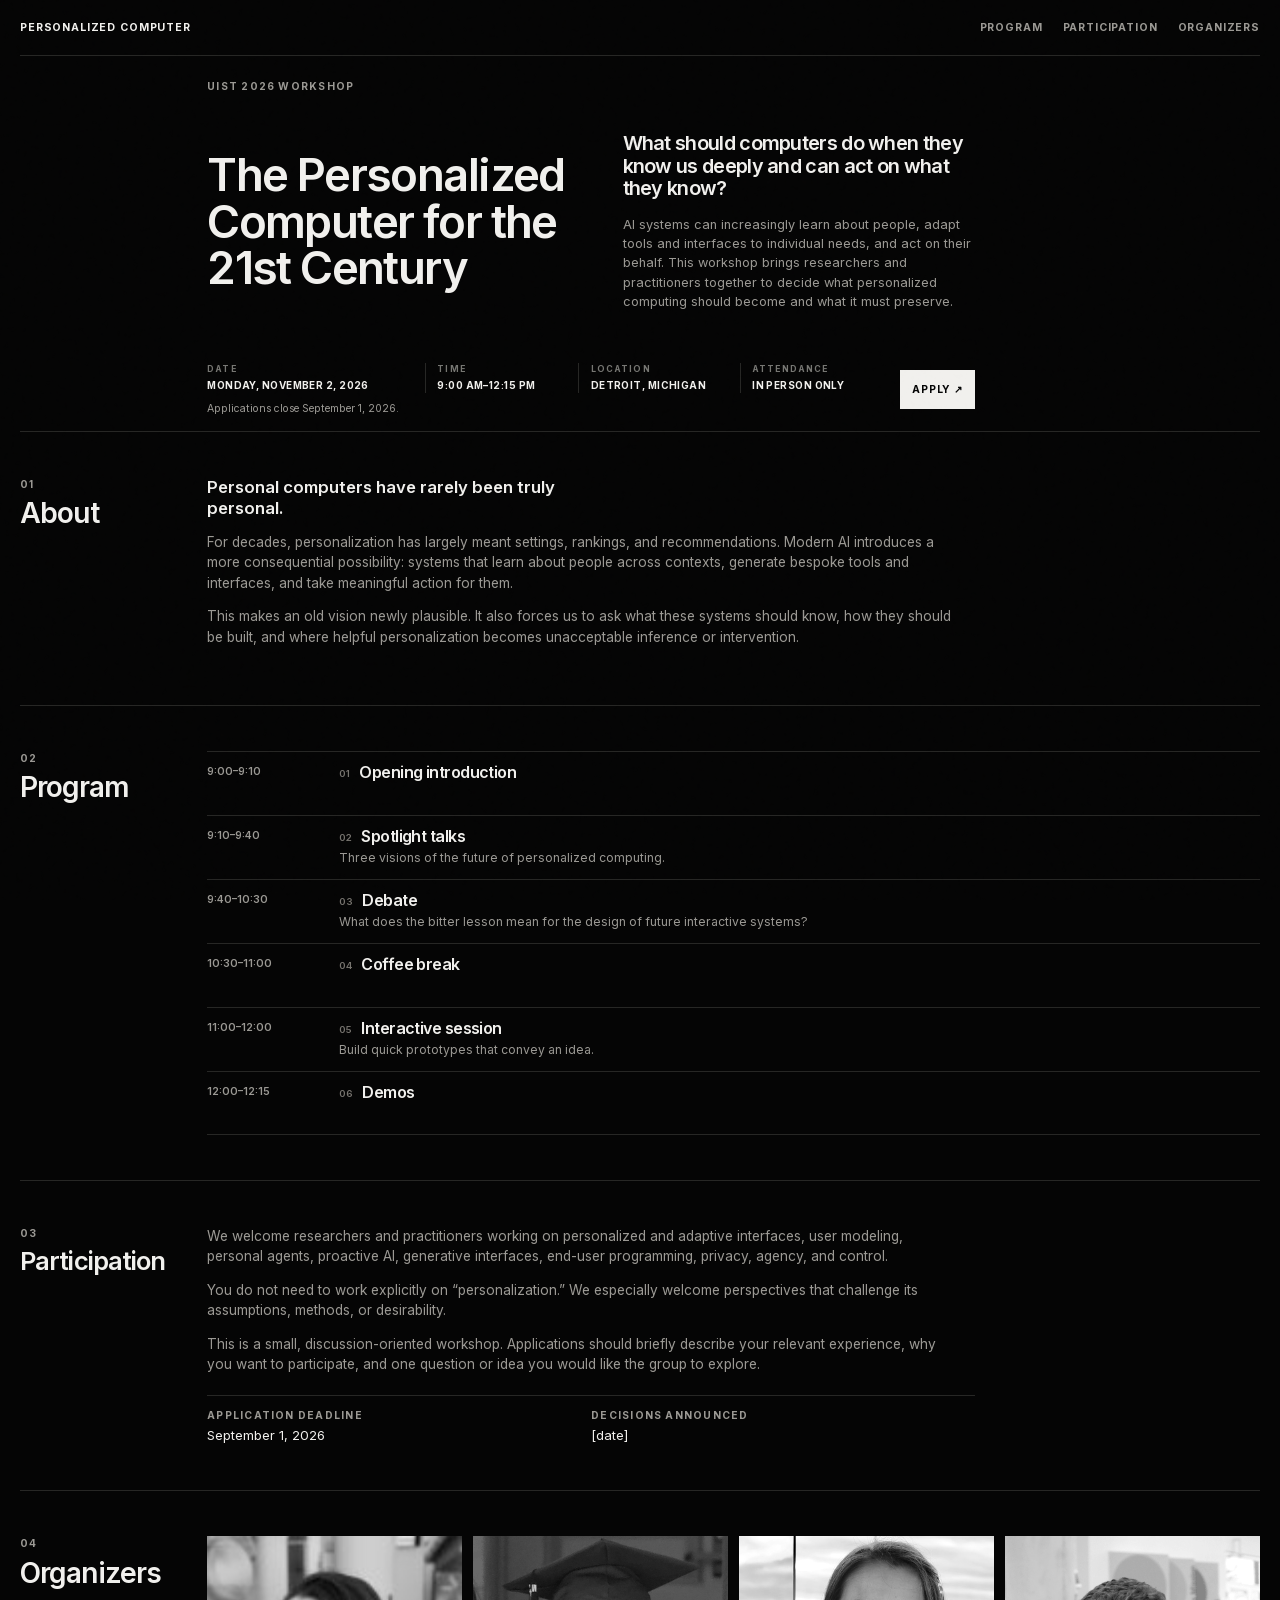
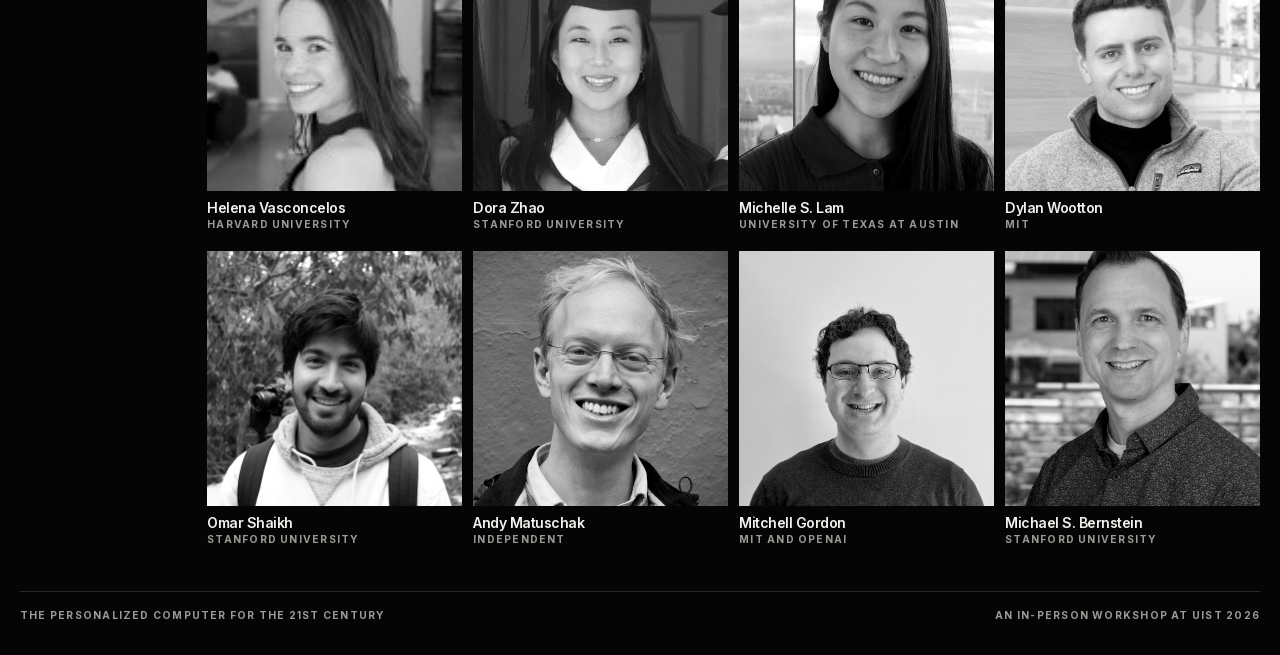
==== uist-26/index.html @ 22cc1724 "Make the workshop program say what happens The schedule now uses direct descriptions of each activit" ====
<!doctype html>
<html lang="en">
  <head>
    <meta charset="utf-8">
    <meta name="viewport" content="width=device-width, initial-scale=1">
    <title>The Personalized Computer for the 21st Century | UIST 2026 Workshop</title>
    <meta
      name="description"
      content="A UIST 2026 workshop on what personalized computers should become and what they must preserve."
    >
    <link rel="stylesheet" href="styles.css">
  </head>
  <body>
    <a class="skip-link" href="#main-content">Skip to content</a>

    <header class="site-header shell">
      <a class="wordmark" href="../">Personalized Computer</a>
      <nav aria-label="Primary navigation">
        <a href="#program">Program</a>
        <a href="#participation">Participation</a>
        <a href="#organizers">Organizers</a>
      </nav>
    </header>

    <main id="main-content">
      <section class="hero shell" id="top" aria-labelledby="workshop-title">
        <p class="eyebrow">UIST 2026 Workshop</p>
        <div class="hero-grid">
          <h1 id="workshop-title">The Personalized Computer for the 21st Century</h1>
          <div class="hero-framing">
            <p class="hero-question">
              What should computers do when they know us deeply and can act on what they know?
            </p>
            <p class="hero-summary">
              AI systems can increasingly learn about people, adapt tools and interfaces to
              individual needs, and act on their behalf. This workshop brings researchers and
              practitioners together to decide what personalized computing should become and what
              it must preserve.
            </p>
          </div>
        </div>

        <div class="event-bar" aria-label="Workshop details and application">
          <dl class="event-facts">
            <div>
              <dt>Date</dt>
              <dd><time datetime="2026-11-02">Monday, November 2, 2026</time></dd>
            </div>
            <div>
              <dt>Time</dt>
              <dd><time datetime="09:00">9:00 AM</time>–<time datetime="12:15">12:15 PM</time></dd>
            </div>
            <div>
              <dt>Location</dt>
              <dd>Detroit, Michigan</dd>
            </div>
            <div>
              <dt>Attendance</dt>
              <dd>In person only</dd>
            </div>
          </dl>
          <a
            class="button"
            href="https://docs.google.com/forms/d/e/1FAIpQLSfRoglwmGLgJDp5khHdSIHXTSDaJD1fHRzXzR-1CPt0lC9JEA/viewform?usp=send_form"
            target="_blank"
            rel="noreferrer"
          >Apply ↗</a>
          <p class="application-note">
            Applications close <time datetime="2026-09-01">September 1, 2026</time>.
          </p>
        </div>
      </section>

      <section class="section shell" id="about" aria-labelledby="about-title">
        <div class="section-heading">
          <p class="section-index">01</p>
          <h2 id="about-title">About</h2>
        </div>
        <div class="section-copy">
          <p class="lede">Personal computers have rarely been truly personal.</p>
          <p>
            For decades, personalization has largely meant settings, rankings, and
            recommendations. Modern AI introduces a more consequential possibility: systems
            that learn about people across contexts, generate bespoke tools and interfaces,
            and take meaningful action for them.
          </p>
          <p>
            This makes an old vision newly plausible. It also forces us to ask what these
            systems should know, how they should be built, and where helpful personalization
            becomes unacceptable inference or intervention.
          </p>
        </div>
      </section>

      <section class="section shell" id="program" aria-labelledby="program-title">
        <div class="section-heading">
          <p class="section-index">02</p>
          <h2 id="program-title">Program</h2>
        </div>
        <ol class="program-list">
          <li>
            <time datetime="09:00">9:00–9:10</time>
            <div><h3>Opening introduction</h3></div>
          </li>
          <li>
            <time datetime="09:10">9:10–9:40</time>
            <div>
              <h3>Spotlight talks</h3>
              <p>Three visions of the future of personalized computing.</p>
            </div>
          </li>
          <li>
            <time datetime="09:40">9:40–10:30</time>
            <div>
              <h3>Debate</h3>
              <p>What does the bitter lesson mean for the design of future interactive systems?</p>
            </div>
          </li>
          <li>
            <time datetime="10:30">10:30–11:00</time>
            <div><h3>Coffee break</h3></div>
          </li>
          <li>
            <time datetime="11:00">11:00–12:00</time>
            <div>
              <h3>Interactive session</h3>
              <p>Build quick prototypes that convey an idea.</p>
            </div>
          </li>
          <li>
            <time datetime="12:00">12:00–12:15</time>
            <div>
              <h3>Demos</h3>
            </div>
          </li>
        </ol>
      </section>

      <section class="section shell" id="participation" aria-labelledby="participation-title">
        <div class="section-heading">
          <p class="section-index">03</p>
          <h2 id="participation-title">Participation</h2>
        </div>
        <div class="section-copy participation-copy">
          <p>
            We welcome researchers and practitioners working on personalized and adaptive
            interfaces, user modeling, personal agents, proactive AI, generative interfaces,
            end-user programming, privacy, agency, and control.
          </p>
          <p>
            You do not need to work explicitly on “personalization.” We especially welcome
            perspectives that challenge its assumptions, methods, or desirability.
          </p>
          <p>
            This is a small, discussion-oriented workshop. Applications should briefly describe
            your relevant experience, why you want to participate, and one question or idea you
            would like the group to explore.
          </p>
          <dl class="dates">
            <div>
              <dt>Application deadline</dt>
              <dd><time datetime="2026-09-01">September 1, 2026</time></dd>
            </div>
            <div>
              <dt>Decisions announced</dt>
              <dd>[date]</dd>
            </div>
          </dl>
        </div>
      </section>

      <section class="section shell" id="organizers" aria-labelledby="organizers-title">
        <div class="section-heading">
          <p class="section-index">04</p>
          <h2 id="organizers-title">Organizers</h2>
        </div>
        <div class="organizer-grid">
          <a class="organizer" href="https://helenavasc.com/">
            <img src="../assets/organizers/helena-vasconcelos.jpg" alt="Helena Vasconcelos" width="400" height="400">
            <h3>Helena Vasconcelos</h3><p>Harvard University</p>
          </a>
          <a class="organizer" href="https://dorazhao99.github.io/">
            <img src="../assets/organizers/dora-zhao.png" alt="Dora Zhao" width="400" height="400">
            <h3>Dora Zhao</h3><p>Stanford University</p>
          </a>
          <a class="organizer organizer--michelle" href="https://michelle123lam.github.io/">
            <img src="../assets/organizers/michelle-lam.jpg" alt="Michelle S. Lam" width="400" height="400">
            <h3>Michelle S. Lam</h3><p>University of Texas at Austin</p>
          </a>
          <a class="organizer" href="https://www.dylanwootton.com/">
            <img src="../assets/organizers/dylan-wootton.png" alt="Dylan Wootton" width="800" height="800">
            <h3>Dylan Wootton</h3><p>MIT</p>
          </a>
          <a class="organizer" href="https://oshaikh.com/">
            <img src="../assets/organizers/omar-shaikh.jpeg" alt="Omar Shaikh" width="400" height="400">
            <h3>Omar Shaikh</h3><p>Stanford University</p>
          </a>
          <a class="organizer" href="https://andymatuschak.org/">
            <img src="../assets/organizers/andy-matuschak.png" alt="Andy Matuschak" width="460" height="460">
            <h3>Andy Matuschak</h3><p>Independent</p>
          </a>
          <a class="organizer" href="https://mitchellg.github.io/">
            <img src="../assets/organizers/mitchell-gordon.png" alt="Mitchell Gordon" width="400" height="400">
            <h3>Mitchell Gordon</h3><p>MIT and OpenAI</p>
          </a>
          <a class="organizer" href="https://hci.stanford.edu/msb/">
            <img src="../assets/organizers/michael-bernstein.jpg" alt="Michael S. Bernstein" width="400" height="400">
            <h3>Michael S. Bernstein</h3><p>Stanford University</p>
          </a>
        </div>
      </section>

    </main>

    <footer class="site-footer shell">
      <p>The Personalized Computer for the 21st Century</p>
      <p>An in-person workshop at UIST 2026</p>
    </footer>
  </body>
</html>
---- uist-26/styles.css ----
@font-face {
  font-family: "Inter";
  font-style: normal;
  font-weight: 400 700;
  font-display: swap;
  src: url("../assets/fonts/inter-latin-400-700.woff2") format("woff2");
}

:root {
  --background: #050505;
  --surface: #0b0b0b;
  --ink: #f1f0ed;
  --muted: #9b9994;
  --line: #272725;
  --font: "Inter", sans-serif;
  --width: min(78rem, calc(100vw - 2.5rem));
  --section-label: 8.5rem;
  --section-gap: clamp(1.5rem, 4vw, 3.5rem);
  --content-measure: 48rem;
}

*,
*::before,
*::after {
  box-sizing: border-box;
}

html {
  scroll-behavior: smooth;
}

body {
  margin: 0;
  background: var(--background);
  color: var(--ink);
  font-family: var(--font);
  font-size: 0.9rem;
  line-height: 1.5;
  text-rendering: optimizeLegibility;
}

body::before {
  content: "";
  position: fixed;
  inset: 0;
  pointer-events: none;
  opacity: 0.12;
  background-image: url("data:image/svg+xml,%3Csvg viewBox='0 0 180 180' xmlns='http://www.w3.org/2000/svg'%3E%3Cfilter id='n'%3E%3CfeTurbulence type='fractalNoise' baseFrequency='.85' numOctaves='4' stitchTiles='stitch'/%3E%3C/filter%3E%3Crect width='100%25' height='100%25' filter='url(%23n)' opacity='.07'/%3E%3C/svg%3E");
}

a {
  color: inherit;
  text-decoration-color: #77746f;
  text-underline-offset: 0.16em;
}

a:hover {
  text-decoration-color: var(--ink);
}

a:focus-visible,
[aria-disabled="true"]:focus-visible {
  outline: 2px solid var(--ink);
  outline-offset: 0.25rem;
}

.skip-link {
  position: fixed;
  top: 0.5rem;
  left: 0.5rem;
  z-index: 10;
  padding: 0.5rem 0.7rem;
  background: var(--ink);
  color: var(--background);
  font-size: 0.72rem;
  font-weight: 700;
  transform: translateY(-180%);
}

.skip-link:focus {
  transform: translateY(0);
}

.shell {
  width: var(--width);
  margin-inline: auto;
}

.site-header {
  min-height: 3.5rem;
  display: flex;
  align-items: center;
  justify-content: space-between;
  gap: 1.5rem;
  border-bottom: 1px solid var(--line);
  font-size: 0.66rem;
  font-weight: 700;
  letter-spacing: 0.08em;
  text-transform: uppercase;
}

.wordmark,
nav a {
  text-decoration: none;
}

nav {
  display: flex;
  gap: 1.25rem;
}

nav a {
  color: var(--muted);
}

nav a:hover {
  color: var(--ink);
}

.hero {
  padding: clamp(1rem, 1.8vw, 1.5rem) 0 0;
}

.eyebrow,
.section-index,
.dates dt,
.organizer p,
.site-footer {
  font-size: 0.64rem;
  font-weight: 700;
  letter-spacing: 0.12em;
  text-transform: uppercase;
}

.eyebrow {
  width: min(100%, calc(var(--section-label) + var(--section-gap) + var(--content-measure)));
  margin: 0 0 clamp(0.75rem, 1.2vw, 1rem);
  padding-left: calc(var(--section-label) + var(--section-gap));
  color: var(--muted);
}

.hero-grid {
  width: min(100%, calc(var(--section-label) + var(--section-gap) + var(--content-measure)));
  min-height: 14rem;
  padding-left: calc(var(--section-label) + var(--section-gap));
  display: grid;
  grid-template-columns: minmax(0, 1.05fr) minmax(0, 0.95fr);
  align-items: center;
  gap: clamp(1.25rem, 2vw, 2rem);
}

h1,
h2,
h3,
p {
  margin-top: 0;
}

h1,
h2,
h3 {
  font-weight: 600;
  line-height: 1.05;
  letter-spacing: -0.035em;
}

h1 {
  max-width: 13ch;
  margin-bottom: 0;
  font-size: clamp(2.35rem, 3.55vw, 3.4rem);
  line-height: 1.02;
}

.hero-question {
  max-width: 27ch;
  margin-bottom: 1rem;
  font-size: clamp(1.15rem, 1.55vw, 1.5rem);
  font-weight: 600;
  line-height: 1.12;
  letter-spacing: -0.035em;
}

.hero-summary {
  max-width: 38rem;
  margin-bottom: 0;
  color: var(--muted);
  font-size: 0.8rem;
}

.event-bar {
  width: min(100%, calc(var(--section-label) + var(--section-gap) + var(--content-measure)));
  margin-top: 1rem;
  padding: 0.8rem 0 0.9rem calc(var(--section-label) + var(--section-gap));
  display: grid;
  grid-template-columns: minmax(0, 1fr) auto;
  grid-template-areas:
    "facts button"
    "note button";
  align-items: center;
  gap: 0.5rem 0.9rem;
}

.event-facts {
  grid-area: facts;
  margin: 0;
  display: grid;
  grid-template-columns: 1.35fr 0.95fr 1fr 0.9fr;
}

.event-facts div {
  min-width: 0;
  padding: 0 0.7rem;
  border-left: 1px solid var(--line);
}

.event-facts div:first-child {
  padding-left: 0;
  border-left: 0;
}

.event-facts dt {
  margin-bottom: 0.15rem;
  color: #777773;
  font-size: 0.54rem;
  font-weight: 700;
  letter-spacing: 0.13em;
  text-transform: uppercase;
}

.event-facts dd {
  margin: 0;
  font-size: 0.62rem;
  font-weight: 700;
  letter-spacing: 0.045em;
  text-transform: uppercase;
  white-space: normal;
}

.application-note {
  margin: 0;
  color: var(--muted);
  font-size: 0.66rem;
}

.application-note {
  grid-area: note;
}

.button {
  width: fit-content;
  display: inline-flex;
  padding: 0.72rem 0.8rem;
  border-radius: 0;
  background: var(--ink);
  color: var(--background);
  font-size: 0.64rem;
  font-weight: 700;
  letter-spacing: 0.07em;
  text-decoration: none;
  text-transform: uppercase;
}

.event-bar .button {
  grid-area: button;
}

.section {
  padding: clamp(2rem, 3.5vw, 3rem) 0;
  display: grid;
  grid-template-columns: var(--section-label) minmax(0, 1fr);
  gap: var(--section-gap);
  border-top: 1px solid var(--line);
}

.section-index {
  margin-bottom: 0.45rem;
  color: var(--muted);
}

h2 {
  margin-bottom: 0;
  font-size: clamp(1.45rem, 2.2vw, 2rem);
}

#participation-title {
  font-size: clamp(1.4rem, 2vw, 1.8rem);
}

.section-copy {
  max-width: 48rem;
}

.section-copy p {
  max-width: 47rem;
  margin-bottom: 0.8rem;
  color: var(--muted);
  font-size: 0.86rem;
}

.section-copy .lede {
  max-width: 38ch;
  margin-bottom: 0.8rem;
  color: var(--ink);
  font-size: 1.05rem;
  font-weight: 600;
  line-height: 1.25;
}

.program-list {
  margin: 0;
  padding: 0;
  list-style: none;
  counter-reset: program;
}

.program-list li {
  counter-increment: program;
  min-height: 4rem;
  padding: 0.75rem 0;
  display: grid;
  grid-template-columns: 7.25rem minmax(0, 1fr);
  gap: 1rem;
  border-top: 1px solid var(--line);
}

.program-list li:last-child {
  border-bottom: 1px solid var(--line);
}

.program-list time {
  color: var(--muted);
  font-size: 0.66rem;
  font-weight: 600;
}

.program-list h3 {
  margin-bottom: 0.25rem;
  font-size: 1rem;
}

.program-list h3::before {
  content: "0" counter(program) " ";
  margin-right: 0.45rem;
  color: #77746f;
  font-size: 0.6rem;
  letter-spacing: 0;
  vertical-align: middle;
}

.program-list p {
  max-width: 45rem;
  margin-bottom: 0;
  color: var(--muted);
  font-size: 0.76rem;
}

.dates {
  margin: 1.25rem 0 0;
  display: grid;
  grid-template-columns: repeat(2, minmax(0, 1fr));
  border-top: 1px solid var(--line);
}

.dates div {
  padding: 0.75rem 0.75rem 0 0;
}

.dates dt {
  color: var(--muted);
}

.dates dd {
  margin: 0.15rem 0 0;
  font-size: 0.82rem;
}

.organizer-grid {
  display: grid;
  grid-template-columns: repeat(4, minmax(0, 1fr));
  gap: 1.25rem 0.7rem;
}

.organizer {
  min-width: 0;
  display: block;
  text-decoration: none;
}

.organizer img {
  width: 100%;
  height: auto;
  aspect-ratio: 1 / 1;
  margin-bottom: 0.55rem;
  display: block;
  object-fit: cover;
  object-position: center;
  filter: grayscale(1) contrast(1.06);
  background: var(--surface);
  transition: filter 180ms ease;
}

.organizer--michelle img {
  object-position: left center;
}

.organizer:hover img {
  filter: grayscale(0.15) contrast(1.03);
}

.organizer h3 {
  margin-bottom: 0.15rem;
  font-size: 0.88rem;
  line-height: 1.12;
}

.organizer p {
  margin-bottom: 0;
  color: var(--muted);
  line-height: 1.3;
}

.site-footer {
  padding: 1rem 0 2rem;
  display: flex;
  justify-content: space-between;
  gap: 1rem;
  border-top: 1px solid var(--line);
  color: var(--muted);
}

.site-footer p {
  margin: 0;
}

@media (max-width: 70rem) {
  :root {
    --section-label: 6rem;
    --section-gap: 2rem;
  }

  .hero-grid {
    grid-template-columns: minmax(0, 1fr) minmax(0, 0.95fr);
    gap: 1.5rem;
  }

  .event-facts {
    grid-template-columns: repeat(2, minmax(0, 1fr));
    row-gap: 0.7rem;
  }

  .event-facts div:nth-child(3) {
    padding-left: 0;
    border-left: 0;
  }
}

@media (max-width: 48rem) {
  .hero-grid {
    min-height: 0;
    display: block;
    padding-left: 0;
  }

  .eyebrow {
    padding-left: 0;
  }

  h1 {
    max-width: 12ch;
    margin-bottom: 1.75rem;
  }

  .hero-framing {
    max-width: 30rem;
  }

  .hero-question {
    max-width: 22ch;
  }

  .event-bar {
    padding-left: 0;
    grid-template-columns: 1fr;
    grid-template-areas:
      "facts"
      "button"
      "note";
  }

  .event-bar .button {
    width: 100%;
    justify-content: space-between;
  }

  .section {
    grid-template-columns: 1fr;
    gap: 1.25rem;
  }

  .organizer-grid {
    grid-template-columns: repeat(2, minmax(0, 1fr));
  }
}

@media (max-width: 40rem) {
  :root {
    --width: min(100% - 1.5rem, 72rem);
  }

  body {
    font-size: 0.85rem;
  }

  .site-header {
    min-height: 3.25rem;
  }

  nav {
    display: none;
  }

  .hero {
    padding: 1.25rem 0 0;
  }

  h1 {
    font-size: clamp(2.25rem, 10.5vw, 3.1rem);
  }

  .hero-question {
    font-size: 1.3rem;
  }

  .hero-summary {
    font-size: 0.82rem;
  }

  .event-facts {
    grid-template-columns: 1fr 1fr;
  }

  .event-facts div {
    padding: 0 0.6rem;
  }

  .event-facts div:nth-child(odd) {
    padding-left: 0;
  }

  .event-facts dd {
    font-size: 0.62rem;
    white-space: normal;
  }

  .section {
    padding: 2rem 0;
  }

  .program-list li {
    grid-template-columns: 5.25rem minmax(0, 1fr);
    gap: 0.7rem;
  }

  .dates {
    grid-template-columns: 1fr;
  }

  .dates div + div {
    margin-top: 0.6rem;
    padding-top: 0.6rem;
    border-top: 1px solid var(--line);
  }

  .site-footer {
    flex-direction: column;
  }
}

@media (prefers-reduced-motion: reduce) {
  html {
    scroll-behavior: auto;
  }

  *,
  *::before,
  *::after {
    transition-duration: 0.01ms !important;
  }
}
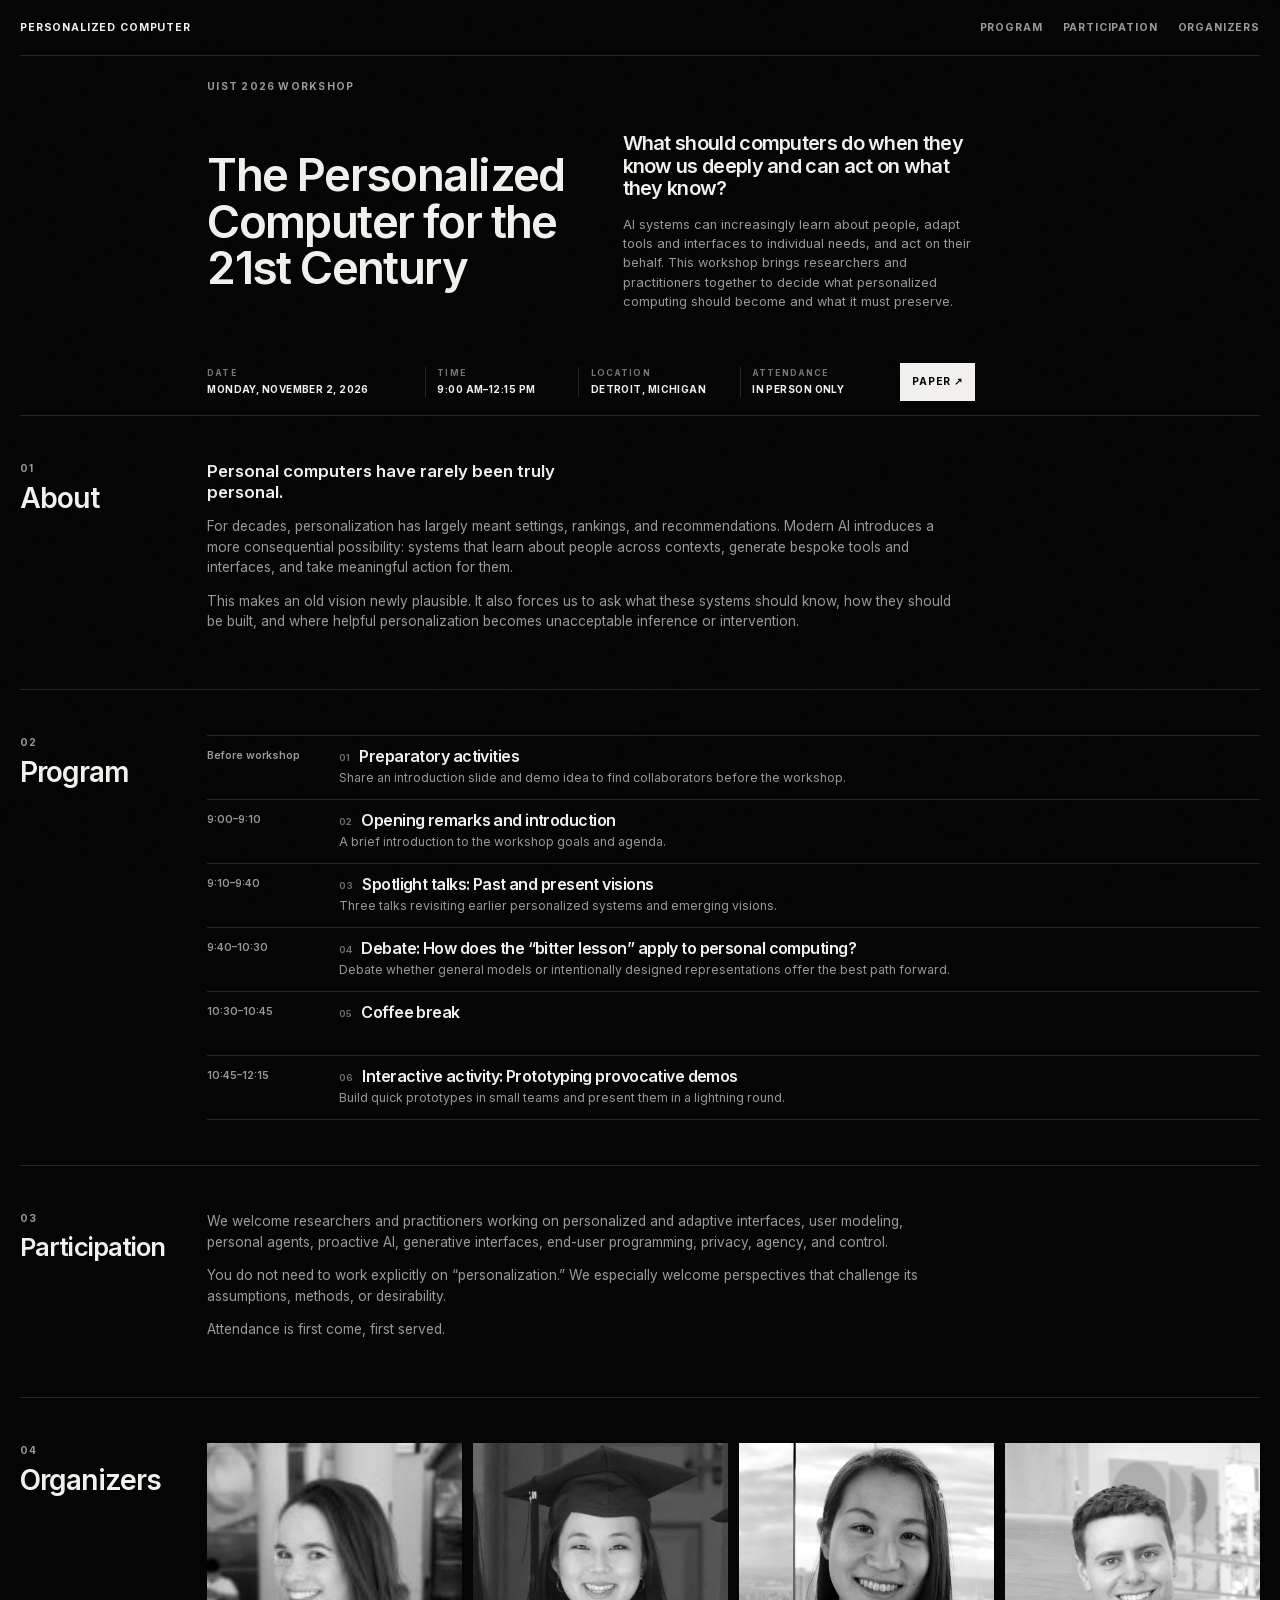
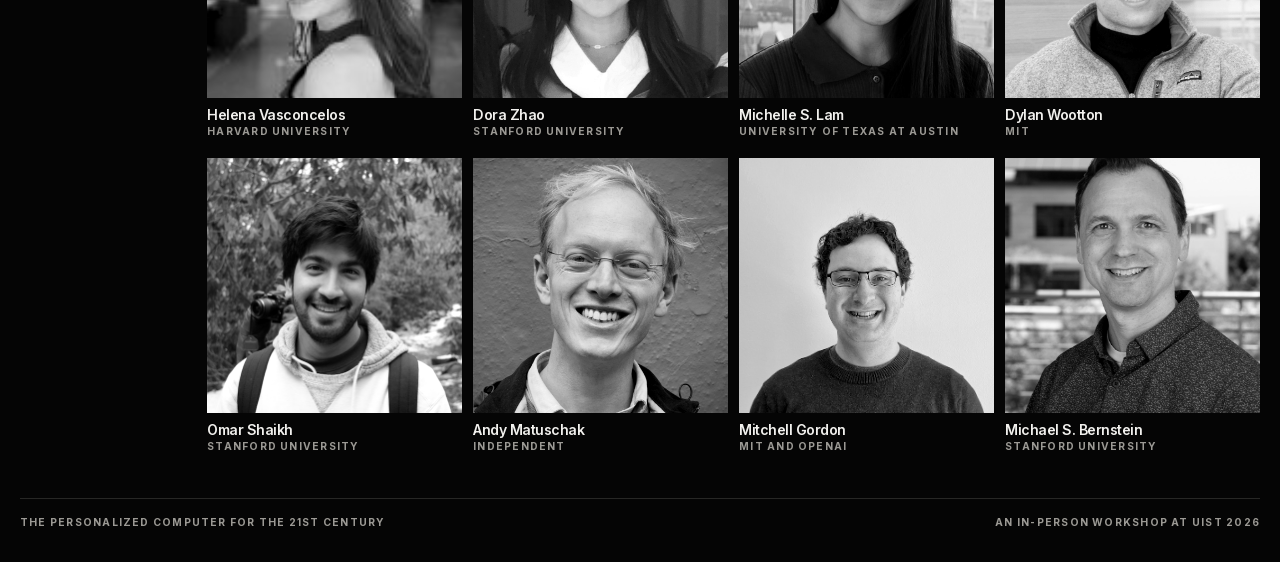
==== commit f7831254: "Make participation open and publish the workshop paper The site no longer routes visitors through an" ====
--- a/uist-26/index.html
+++ b/uist-26/index.html
@@ -40,7 +40,7 @@
           </div>
         </div>
 
-        <div class="event-bar" aria-label="Workshop details and application">
+        <div class="event-bar" aria-label="Workshop details and paper">
           <dl class="event-facts">
             <div>
               <dt>Date</dt>
@@ -61,13 +61,10 @@
           </dl>
           <a
             class="button"
-            href="https://docs.google.com/forms/d/e/1FAIpQLSfRoglwmGLgJDp5khHdSIHXTSDaJD1fHRzXzR-1CPt0lC9JEA/viewform?usp=send_form"
+            href="uist-submission.pdf"
             target="_blank"
             rel="noreferrer"
-          >Apply ↗</a>
-          <p class="application-note">
-            Applications close <time datetime="2026-09-01">September 1, 2026</time>.
-          </p>
+          >Paper ↗</a>
         </div>
       </section>
 
@@ -99,38 +96,42 @@
         </div>
         <ol class="program-list">
           <li>
+            <span class="program-time">Before workshop</span>
+            <div>
+              <h3>Preparatory activities</h3>
+              <p>Share an introduction slide and demo idea to find collaborators before the workshop.</p>
+            </div>
+          </li>
+          <li>
             <time datetime="09:00">9:00–9:10</time>
-            <div><h3>Opening introduction</h3></div>
+            <div>
+              <h3>Opening remarks and introduction</h3>
+              <p>A brief introduction to the workshop goals and agenda.</p>
+            </div>
           </li>
           <li>
             <time datetime="09:10">9:10–9:40</time>
             <div>
-              <h3>Spotlight talks</h3>
-              <p>Three visions of the future of personalized computing.</p>
+              <h3>Spotlight talks: Past and present visions</h3>
+              <p>Three talks revisiting earlier personalized systems and emerging visions.</p>
             </div>
           </li>
           <li>
             <time datetime="09:40">9:40–10:30</time>
             <div>
-              <h3>Debate</h3>
-              <p>What does the bitter lesson mean for the design of future interactive systems?</p>
-            </div>
-          </li>
-          <li>
-            <time datetime="10:30">10:30–11:00</time>
+              <h3>Debate: How does the “bitter lesson” apply to personal computing?</h3>
+              <p>Debate whether general models or intentionally designed representations offer the best path forward.</p>
+            </div>
+          </li>
+          <li>
+            <time datetime="10:30">10:30–10:45</time>
             <div><h3>Coffee break</h3></div>
           </li>
           <li>
-            <time datetime="11:00">11:00–12:00</time>
-            <div>
-              <h3>Interactive session</h3>
-              <p>Build quick prototypes that convey an idea.</p>
-            </div>
-          </li>
-          <li>
-            <time datetime="12:00">12:00–12:15</time>
-            <div>
-              <h3>Demos</h3>
+            <time datetime="10:45">10:45–12:15</time>
+            <div>
+              <h3>Interactive activity: Prototyping provocative demos</h3>
+              <p>Build quick prototypes in small teams and present them in a lightning round.</p>
             </div>
           </li>
         </ol>
@@ -152,20 +153,8 @@
             perspectives that challenge its assumptions, methods, or desirability.
           </p>
           <p>
-            This is a small, discussion-oriented workshop. Applications should briefly describe
-            your relevant experience, why you want to participate, and one question or idea you
-            would like the group to explore.
-          </p>
-          <dl class="dates">
-            <div>
-              <dt>Application deadline</dt>
-              <dd><time datetime="2026-09-01">September 1, 2026</time></dd>
-            </div>
-            <div>
-              <dt>Decisions announced</dt>
-              <dd>[date]</dd>
-            </div>
-          </dl>
+            Attendance is first come, first served.
+          </p>
         </div>
       </section>
 
--- a/uist-26/styles.css
+++ b/uist-26/styles.css
@@ -193,9 +193,7 @@
   padding: 0.8rem 0 0.9rem calc(var(--section-label) + var(--section-gap));
   display: grid;
   grid-template-columns: minmax(0, 1fr) auto;
-  grid-template-areas:
-    "facts button"
-    "note button";
+  grid-template-areas: "facts button";
   align-items: center;
   gap: 0.5rem 0.9rem;
 }
@@ -234,16 +232,6 @@
   letter-spacing: 0.045em;
   text-transform: uppercase;
   white-space: normal;
-}
-
-.application-note {
-  margin: 0;
-  color: var(--muted);
-  font-size: 0.66rem;
-}
-
-.application-note {
-  grid-area: note;
 }
 
 .button {
@@ -327,7 +315,8 @@
   border-bottom: 1px solid var(--line);
 }
 
-.program-list time {
+.program-list time,
+.program-time {
   color: var(--muted);
   font-size: 0.66rem;
   font-weight: 600;
@@ -352,26 +341,6 @@
   margin-bottom: 0;
   color: var(--muted);
   font-size: 0.76rem;
-}
-
-.dates {
-  margin: 1.25rem 0 0;
-  display: grid;
-  grid-template-columns: repeat(2, minmax(0, 1fr));
-  border-top: 1px solid var(--line);
-}
-
-.dates div {
-  padding: 0.75rem 0.75rem 0 0;
-}
-
-.dates dt {
-  color: var(--muted);
-}
-
-.dates dd {
-  margin: 0.15rem 0 0;
-  font-size: 0.82rem;
 }
 
 .organizer-grid {
@@ -483,8 +452,7 @@
     grid-template-columns: 1fr;
     grid-template-areas:
       "facts"
-      "button"
-      "note";
+      "button";
   }
 
   .event-bar .button {
@@ -559,16 +527,6 @@
   .program-list li {
     grid-template-columns: 5.25rem minmax(0, 1fr);
     gap: 0.7rem;
-  }
-
-  .dates {
-    grid-template-columns: 1fr;
-  }
-
-  .dates div + div {
-    margin-top: 0.6rem;
-    padding-top: 0.6rem;
-    border-top: 1px solid var(--line);
   }
 
   .site-footer {
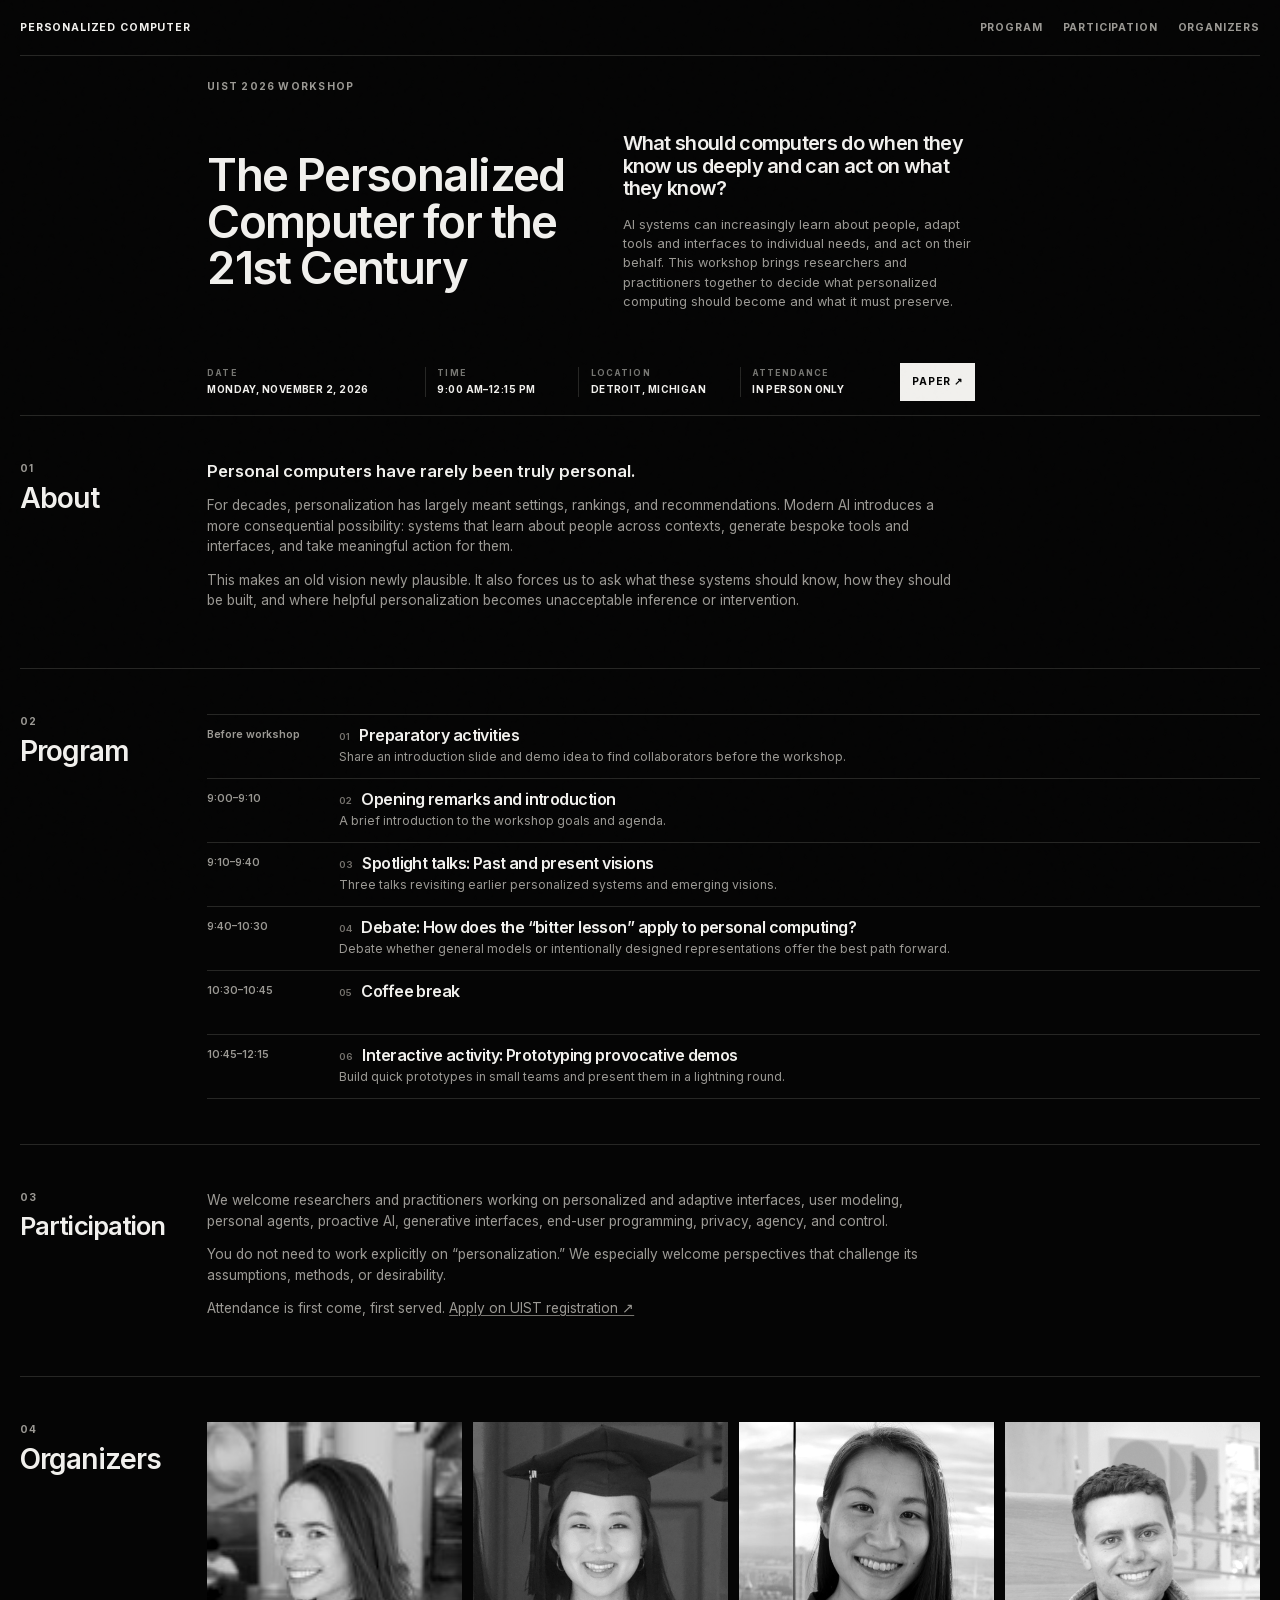
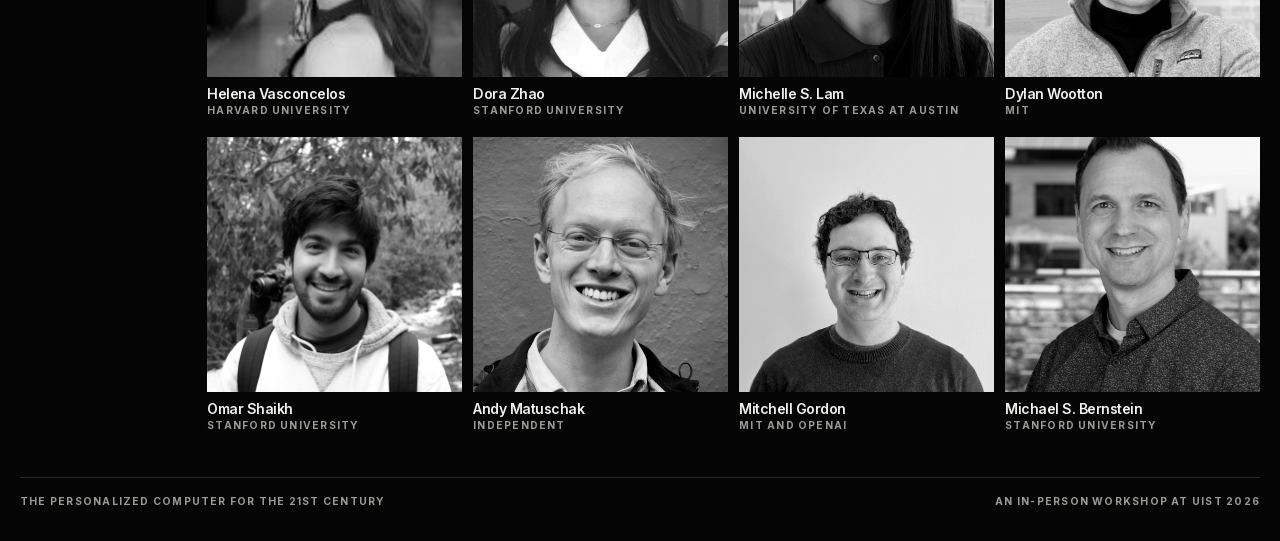
==== commit 2c97836f: "Make the path to workshop registration explicit Participation now links directly to the official UIS" ====
--- a/uist-26/index.html
+++ b/uist-26/index.html
@@ -154,6 +154,11 @@
           </p>
           <p>
             Attendance is first come, first served.
+            <a
+              href="https://cvent.me/zd9527"
+              target="_blank"
+              rel="noreferrer"
+            >Apply on UIST registration ↗</a>
           </p>
         </div>
       </section>
--- a/uist-26/styles.css
+++ b/uist-26/styles.css
@@ -123,7 +123,6 @@
 
 .eyebrow,
 .section-index,
-.dates dt,
 .organizer p,
 .site-footer {
   font-size: 0.64rem;
@@ -286,7 +285,7 @@
 }
 
 .section-copy .lede {
-  max-width: 38ch;
+  max-width: none;
   margin-bottom: 0.8rem;
   color: var(--ink);
   font-size: 1.05rem;
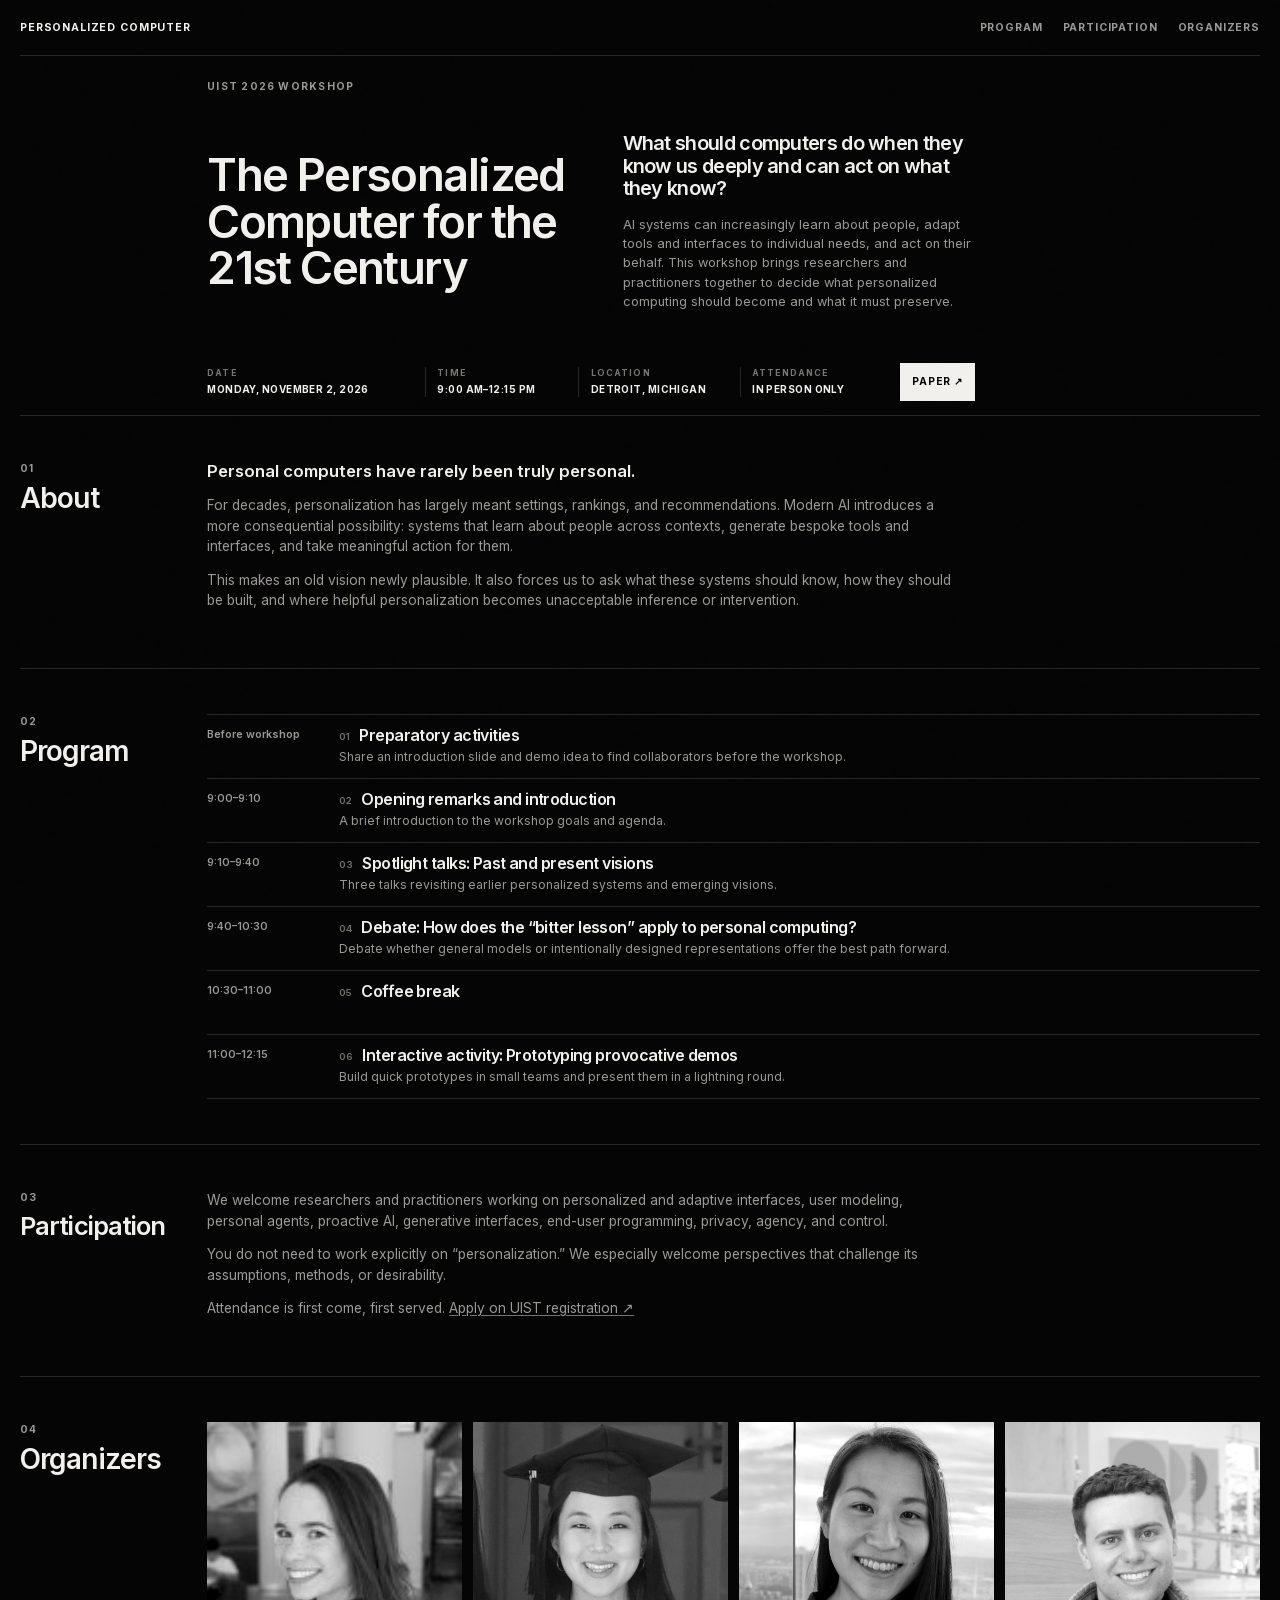
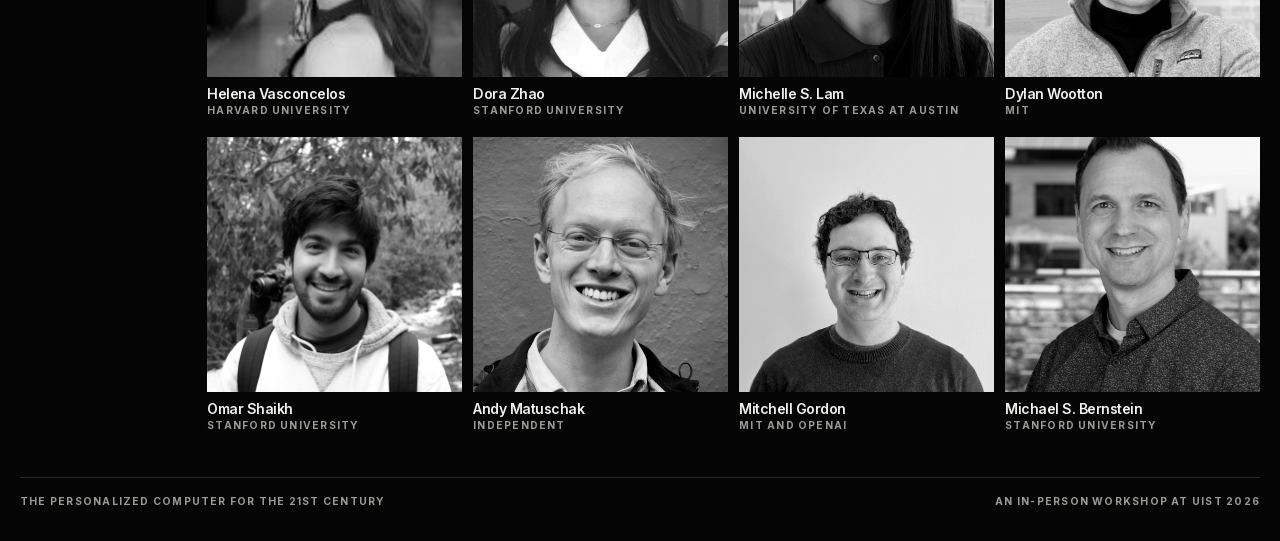
==== commit 3dae326b: "Give the workshop a full coffee break The program now reserves 10:30–11:00 for coffee and starts the" ====
--- a/uist-26/index.html
+++ b/uist-26/index.html
@@ -124,11 +124,11 @@
             </div>
           </li>
           <li>
-            <time datetime="10:30">10:30–10:45</time>
+            <time datetime="10:30">10:30–11:00</time>
             <div><h3>Coffee break</h3></div>
           </li>
           <li>
-            <time datetime="10:45">10:45–12:15</time>
+            <time datetime="11:00">11:00–12:15</time>
             <div>
               <h3>Interactive activity: Prototyping provocative demos</h3>
               <p>Build quick prototypes in small teams and present them in a lightning round.</p>
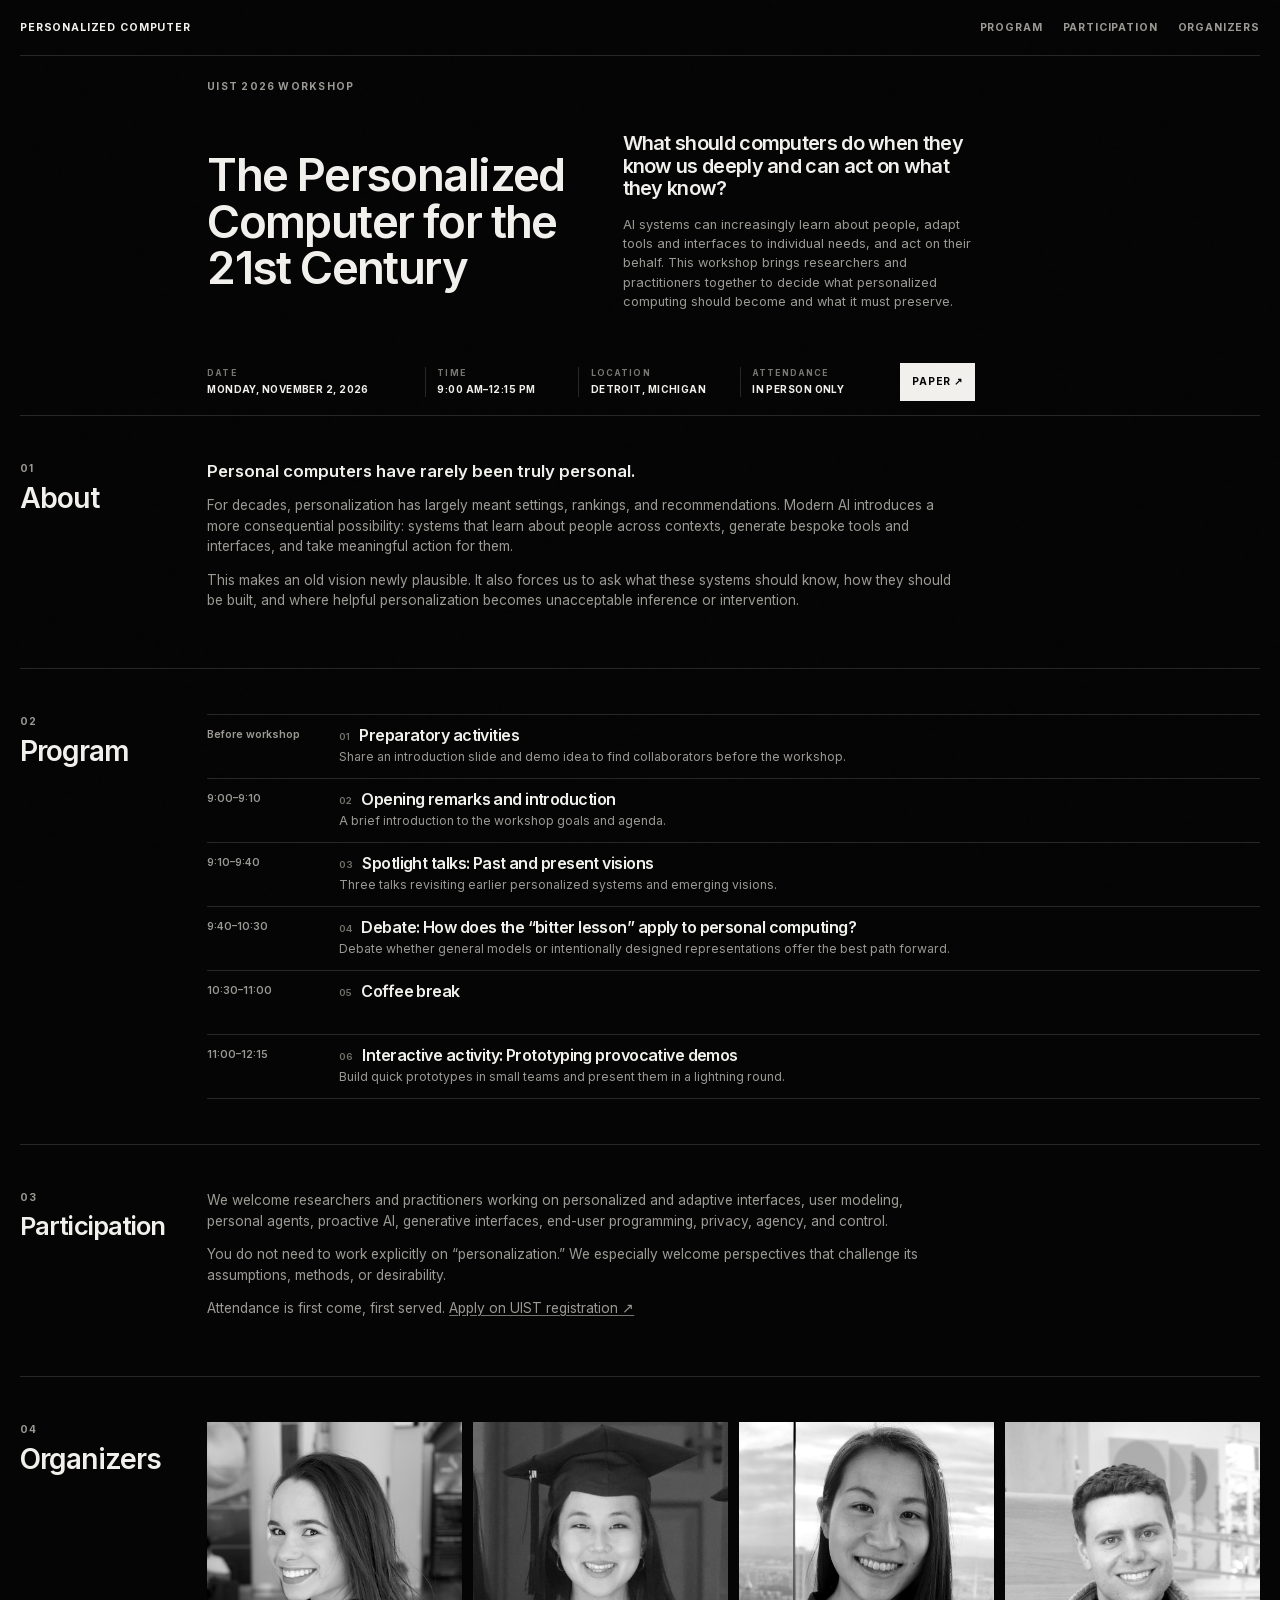
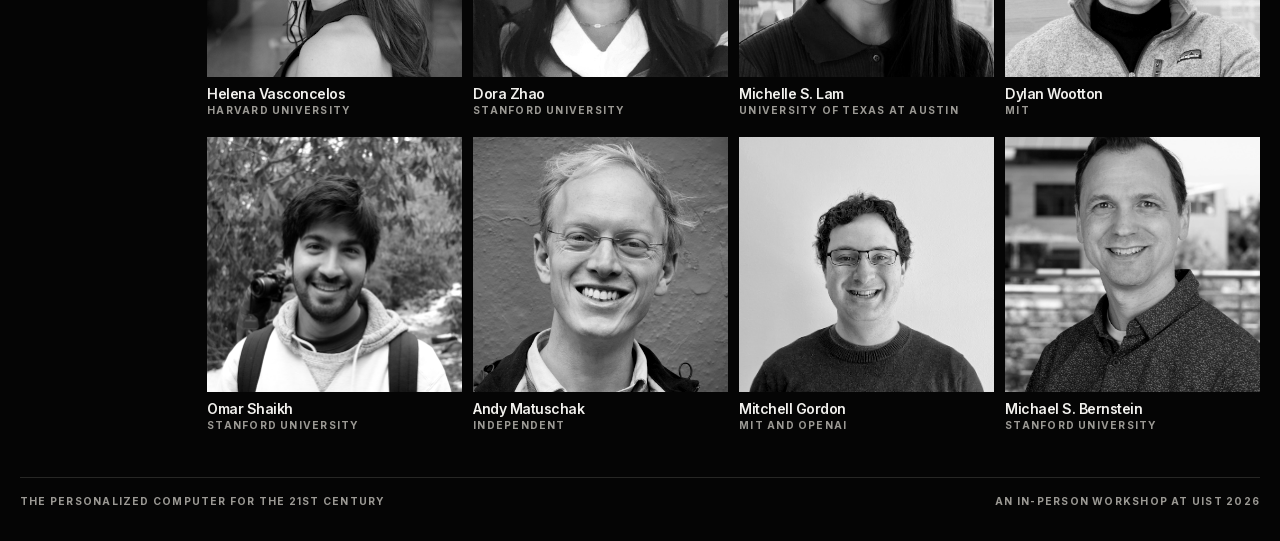
==== commit 4634dc32: "Restore Helena’s portrait at usable resolution The organizer wall now uses the supplied GitHub avata" ====
--- a/uist-26/index.html
+++ b/uist-26/index.html
@@ -170,7 +170,7 @@
         </div>
         <div class="organizer-grid">
           <a class="organizer" href="https://helenavasc.com/">
-            <img src="../assets/organizers/helena-vasconcelos.jpg" alt="Helena Vasconcelos" width="400" height="400">
+            <img src="../assets/organizers/helena-vasconcelos.png" alt="Helena Vasconcelos" width="361" height="361">
             <h3>Helena Vasconcelos</h3><p>Harvard University</p>
           </a>
           <a class="organizer" href="https://dorazhao99.github.io/">
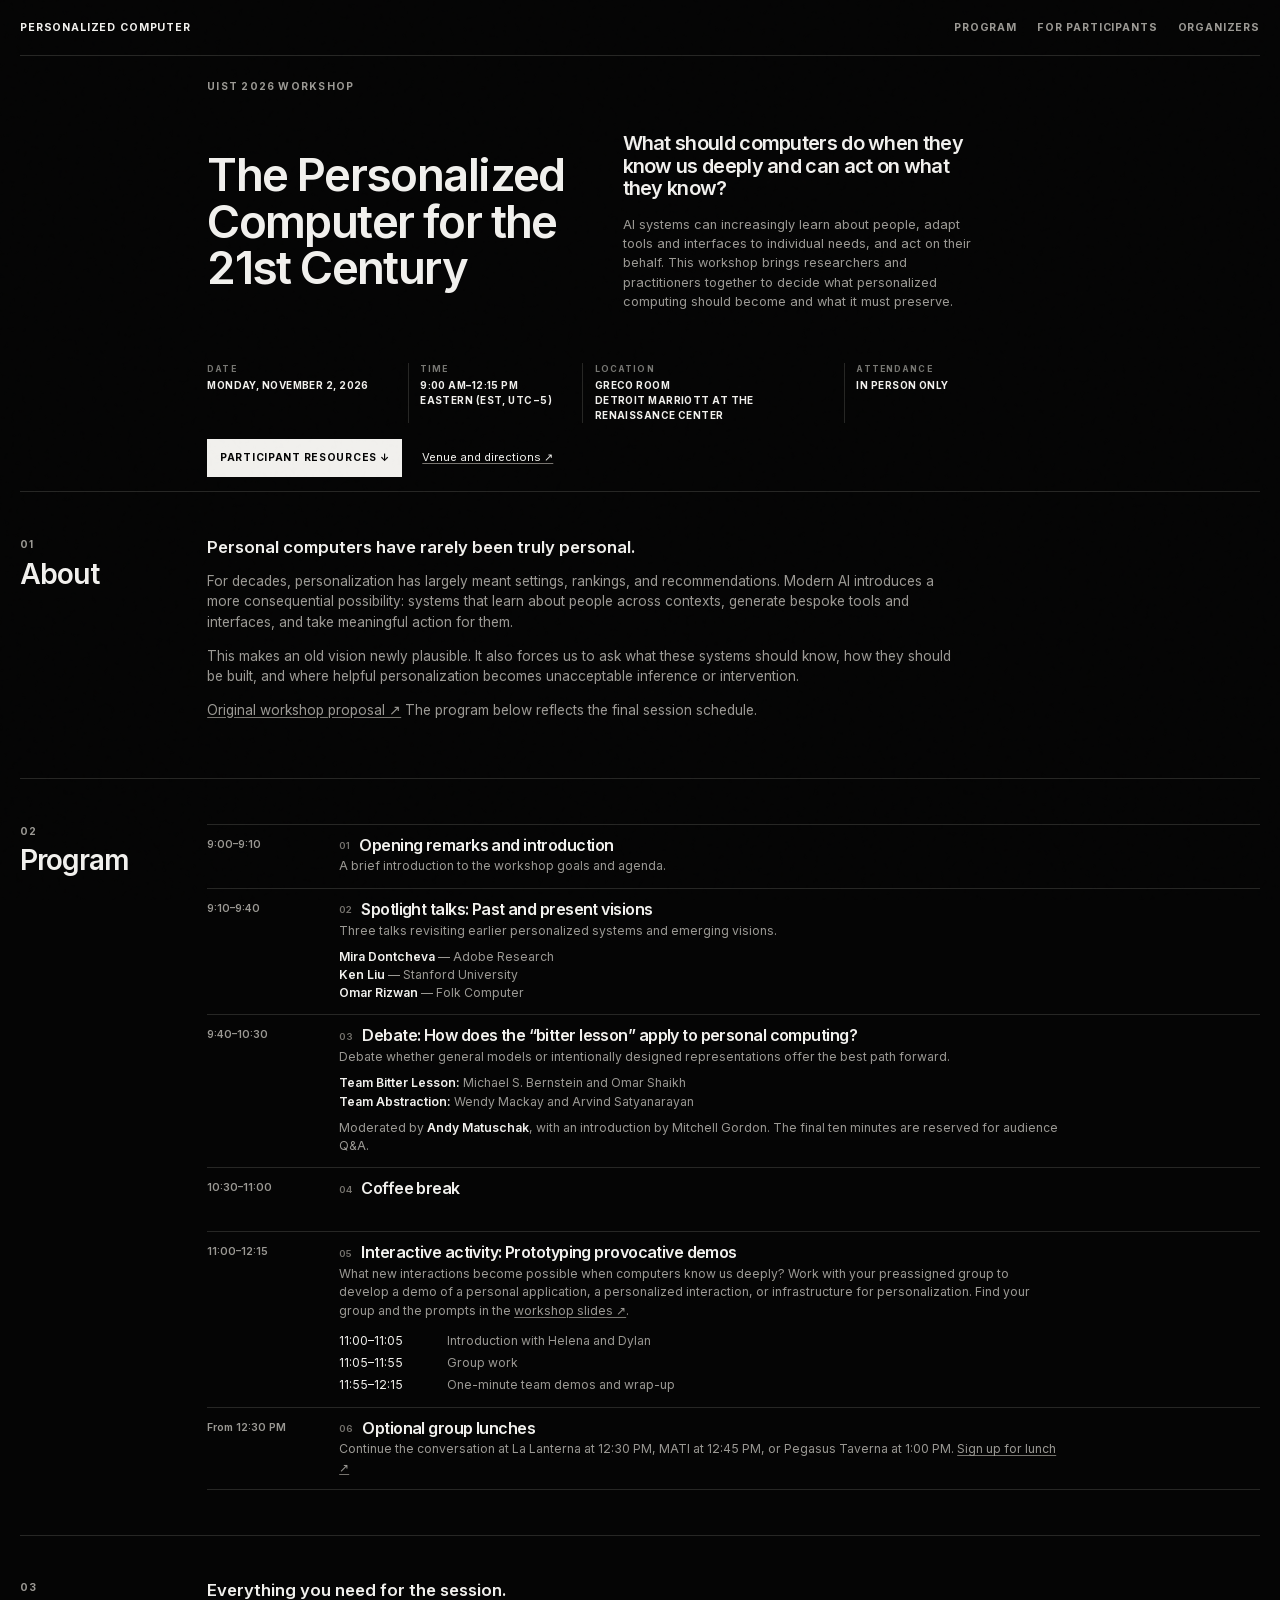
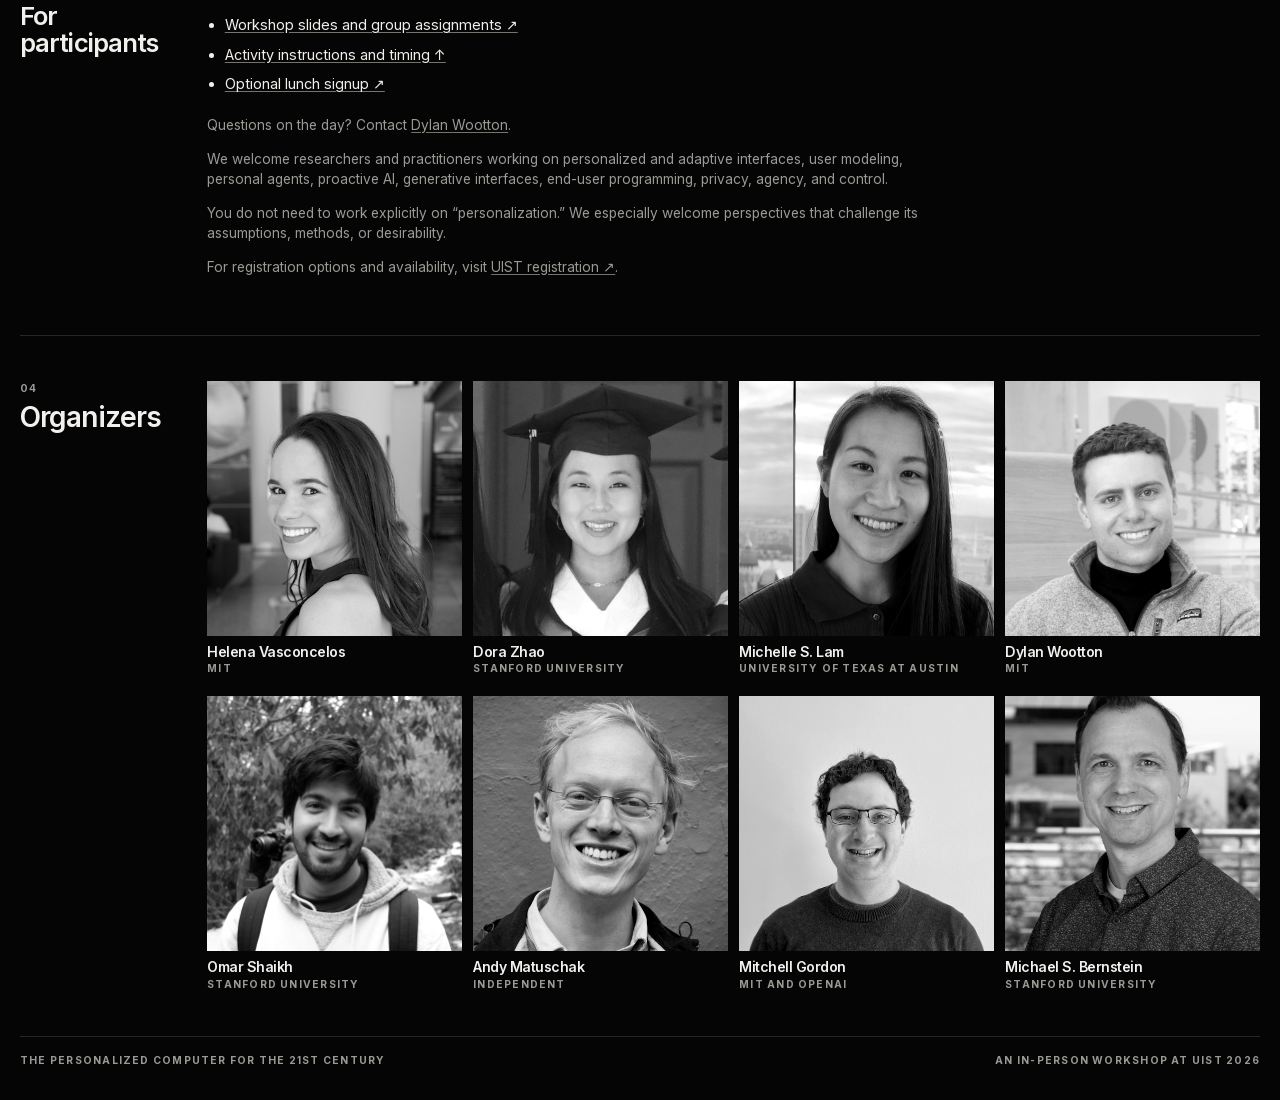
==== commit 3c548f62: "Help workshop attendees find the people, room, and materials for the session Replace advance prepara" ====
--- a/uist-26/index.html
+++ b/uist-26/index.html
@@ -8,6 +8,37 @@
       name="description"
       content="A UIST 2026 workshop on what personalized computers should become and what they must preserve."
     >
+    <meta property="og:type" content="website">
+    <meta property="og:url" content="https://personalized.computer/uist-26/">
+    <meta
+      property="og:title"
+      content="The Personalized Computer for the 21st Century | UIST 2026 Workshop"
+    >
+    <meta
+      property="og:description"
+      content="A UIST 2026 workshop on what personalized computers should become and what they must preserve."
+    >
+    <meta property="og:image" content="https://personalized.computer/assets/social/uist-26.png">
+    <meta property="og:image:width" content="600">
+    <meta property="og:image:height" content="428">
+    <meta
+      property="og:image:alt"
+      content="The Personalized Computer for the 21st Century — UIST 2026 Workshop"
+    >
+    <meta name="twitter:card" content="summary_large_image">
+    <meta
+      name="twitter:title"
+      content="The Personalized Computer for the 21st Century | UIST 2026 Workshop"
+    >
+    <meta
+      name="twitter:description"
+      content="A UIST 2026 workshop on what personalized computers should become and what they must preserve."
+    >
+    <meta name="twitter:image" content="https://personalized.computer/assets/social/uist-26.png">
+    <meta
+      name="twitter:image:alt"
+      content="The Personalized Computer for the 21st Century — UIST 2026 Workshop"
+    >
     <link rel="stylesheet" href="styles.css">
   </head>
   <body>
@@ -17,7 +48,7 @@
       <a class="wordmark" href="../">Personalized Computer</a>
       <nav aria-label="Primary navigation">
         <a href="#program">Program</a>
-        <a href="#participation">Participation</a>
+        <a href="#participation">For participants</a>
         <a href="#organizers">Organizers</a>
       </nav>
     </header>
@@ -40,7 +71,7 @@
           </div>
         </div>
 
-        <div class="event-bar" aria-label="Workshop details and paper">
+        <div class="event-bar" aria-label="Workshop details and resources">
           <dl class="event-facts">
             <div>
               <dt>Date</dt>
@@ -48,23 +79,21 @@
             </div>
             <div>
               <dt>Time</dt>
-              <dd><time datetime="09:00">9:00 AM</time>–<time datetime="12:15">12:15 PM</time></dd>
+              <dd><time datetime="2026-11-02T09:00:00-05:00">9:00 AM</time>–<time datetime="2026-11-02T12:15:00-05:00">12:15 PM</time><br>Eastern (EST, UTC−5)</dd>
             </div>
             <div>
               <dt>Location</dt>
-              <dd>Detroit, Michigan</dd>
+              <dd>Greco room<br>Detroit Marriott at the Renaissance Center</dd>
             </div>
             <div>
               <dt>Attendance</dt>
               <dd>In person only</dd>
             </div>
           </dl>
-          <a
-            class="button"
-            href="uist-submission.pdf"
-            target="_blank"
-            rel="noreferrer"
-          >Paper ↗</a>
+          <div class="event-actions">
+            <a class="button" href="#participation">Participant resources ↓</a>
+            <a href="https://uist.acm.org/2026/workshops/" target="_blank" rel="noreferrer">Venue and directions ↗</a>
+          </div>
         </div>
       </section>
 
@@ -86,6 +115,10 @@
             systems should know, how they should be built, and where helpful personalization
             becomes unacceptable inference or intervention.
           </p>
+          <p>
+            <a href="uist-submission.pdf" target="_blank" rel="noreferrer">Original workshop proposal ↗</a>
+            The program below reflects the final session schedule.
+          </p>
         </div>
       </section>
 
@@ -96,13 +129,6 @@
         </div>
         <ol class="program-list">
           <li>
-            <span class="program-time">Before workshop</span>
-            <div>
-              <h3>Preparatory activities</h3>
-              <p>Share an introduction slide and demo idea to find collaborators before the workshop.</p>
-            </div>
-          </li>
-          <li>
             <time datetime="09:00">9:00–9:10</time>
             <div>
               <h3>Opening remarks and introduction</h3>
@@ -114,6 +140,11 @@
             <div>
               <h3>Spotlight talks: Past and present visions</h3>
               <p>Three talks revisiting earlier personalized systems and emerging visions.</p>
+              <p>
+                <strong>Mira Dontcheva</strong> — Adobe Research<br>
+                <strong>Ken Liu</strong> — Stanford University<br>
+                <strong>Omar Rizwan</strong> — Folk Computer
+              </p>
             </div>
           </li>
           <li>
@@ -121,17 +152,46 @@
             <div>
               <h3>Debate: How does the “bitter lesson” apply to personal computing?</h3>
               <p>Debate whether general models or intentionally designed representations offer the best path forward.</p>
+              <p>
+                <strong>Team Bitter Lesson:</strong> Michael S. Bernstein and Omar Shaikh<br>
+                <strong>Team Abstraction:</strong> Wendy Mackay and Arvind Satyanarayan
+              </p>
+              <p>
+                Moderated by <strong>Andy Matuschak</strong>, with an introduction by Mitchell Gordon.
+                The final ten minutes are reserved for audience Q&amp;A.
+              </p>
             </div>
           </li>
           <li>
             <time datetime="10:30">10:30–11:00</time>
             <div><h3>Coffee break</h3></div>
           </li>
-          <li>
+          <li id="activity">
             <time datetime="11:00">11:00–12:15</time>
             <div>
               <h3>Interactive activity: Prototyping provocative demos</h3>
-              <p>Build quick prototypes in small teams and present them in a lightning round.</p>
+              <p>
+                What new interactions become possible when computers know us deeply? Work with
+                your preassigned group to develop a demo of a personal application, a personalized
+                interaction, or infrastructure for personalization.
+                Find your group and the prompts in the <a href="https://docs.google.com/presentation/d/1XOS4dQuVFOlqx5COt3BJDnGjhiHE-o5hl2f_F_tzcRE/edit" target="_blank" rel="noreferrer">workshop slides ↗</a>.
+              </p>
+              <dl class="activity-timing">
+                <div><dt>11:00–11:05</dt><dd>Introduction with Helena and Dylan</dd></div>
+                <div><dt>11:05–11:55</dt><dd>Group work</dd></div>
+                <div><dt>11:55–12:15</dt><dd>One-minute team demos and wrap-up</dd></div>
+              </dl>
+            </div>
+          </li>
+          <li>
+            <span class="program-time">From 12:30 PM</span>
+            <div>
+              <h3>Optional group lunches</h3>
+              <p>
+                Continue the conversation at La Lanterna at 12:30 PM, MATI at 12:45 PM,
+                or Pegasus Taverna at 1:00 PM.
+                <a href="https://docs.google.com/spreadsheets/d/1C8KUHxX7Yyd6O9cNDanxwNfPxaoselK51FUfKabLxGo/edit" target="_blank" rel="noreferrer">Sign up for lunch ↗</a>
+              </p>
             </div>
           </li>
         </ol>
@@ -140,9 +200,16 @@
       <section class="section shell" id="participation" aria-labelledby="participation-title">
         <div class="section-heading">
           <p class="section-index">03</p>
-          <h2 id="participation-title">Participation</h2>
+          <h2 id="participation-title">For participants</h2>
         </div>
         <div class="section-copy participation-copy">
+          <p class="lede">Everything you need for the session.</p>
+          <ul class="resource-list">
+            <li><a href="https://docs.google.com/presentation/d/1XOS4dQuVFOlqx5COt3BJDnGjhiHE-o5hl2f_F_tzcRE/edit" target="_blank" rel="noreferrer">Workshop slides and group assignments ↗</a></li>
+            <li><a href="#activity">Activity instructions and timing ↑</a></li>
+            <li><a href="https://docs.google.com/spreadsheets/d/1C8KUHxX7Yyd6O9cNDanxwNfPxaoselK51FUfKabLxGo/edit" target="_blank" rel="noreferrer">Optional lunch signup ↗</a></li>
+          </ul>
+          <p>Questions on the day? Contact <a href="mailto:dwootton@mit.edu">Dylan Wootton</a>.</p>
           <p>
             We welcome researchers and practitioners working on personalized and adaptive
             interfaces, user modeling, personal agents, proactive AI, generative interfaces,
@@ -153,12 +220,12 @@
             perspectives that challenge its assumptions, methods, or desirability.
           </p>
           <p>
-            Attendance is first come, first served.
+            For registration options and availability, visit
             <a
               href="https://cvent.me/zd9527"
               target="_blank"
               rel="noreferrer"
-            >Apply on UIST registration ↗</a>
+            >UIST registration ↗</a>.
           </p>
         </div>
       </section>
@@ -171,7 +238,7 @@
         <div class="organizer-grid">
           <a class="organizer" href="https://helenavasc.com/">
             <img src="../assets/organizers/helena-vasconcelos.png" alt="Helena Vasconcelos" width="361" height="361">
-            <h3>Helena Vasconcelos</h3><p>Harvard University</p>
+            <h3>Helena Vasconcelos</h3><p>MIT</p>
           </a>
           <a class="organizer" href="https://dorazhao99.github.io/">
             <img src="../assets/organizers/dora-zhao.png" alt="Dora Zhao" width="400" height="400">
--- a/uist-26/styles.css
+++ b/uist-26/styles.css
@@ -191,17 +191,15 @@
   margin-top: 1rem;
   padding: 0.8rem 0 0.9rem calc(var(--section-label) + var(--section-gap));
   display: grid;
-  grid-template-columns: minmax(0, 1fr) auto;
-  grid-template-areas: "facts button";
+  grid-template-columns: minmax(0, 1fr);
   align-items: center;
-  gap: 0.5rem 0.9rem;
+  gap: 1rem;
 }
 
 .event-facts {
-  grid-area: facts;
   margin: 0;
   display: grid;
-  grid-template-columns: 1.35fr 0.95fr 1fr 0.9fr;
+  grid-template-columns: 1.15fr 1fr 1.5fr 0.75fr;
 }
 
 .event-facts div {
@@ -247,8 +245,12 @@
   text-transform: uppercase;
 }
 
-.event-bar .button {
-  grid-area: button;
+.event-actions {
+  display: flex;
+  align-items: center;
+  flex-wrap: wrap;
+  gap: 0.75rem 1.25rem;
+  font-size: 0.7rem;
 }
 
 .section {
@@ -340,6 +342,45 @@
   margin-bottom: 0;
   color: var(--muted);
   font-size: 0.76rem;
+}
+
+.program-list p + p {
+  margin-top: 0.5rem;
+}
+
+.program-list strong {
+  color: var(--ink);
+  font-weight: 600;
+}
+
+.activity-timing {
+  margin: 0.75rem 0 0;
+  font-size: 0.76rem;
+}
+
+.activity-timing div {
+  display: flex;
+  flex-wrap: wrap;
+  gap: 0.15rem 0.75rem;
+  margin-top: 0.25rem;
+}
+
+.activity-timing dt {
+  flex: 0 0 6rem;
+}
+
+.activity-timing dd {
+  margin: 0;
+  color: var(--muted);
+}
+
+.resource-list {
+  margin: 0 0 1.25rem;
+  padding-left: 1.1rem;
+}
+
+.resource-list li + li {
+  margin-top: 0.5rem;
 }
 
 .organizer-grid {
@@ -449,9 +490,6 @@
   .event-bar {
     padding-left: 0;
     grid-template-columns: 1fr;
-    grid-template-areas:
-      "facts"
-      "button";
   }
 
   .event-bar .button {
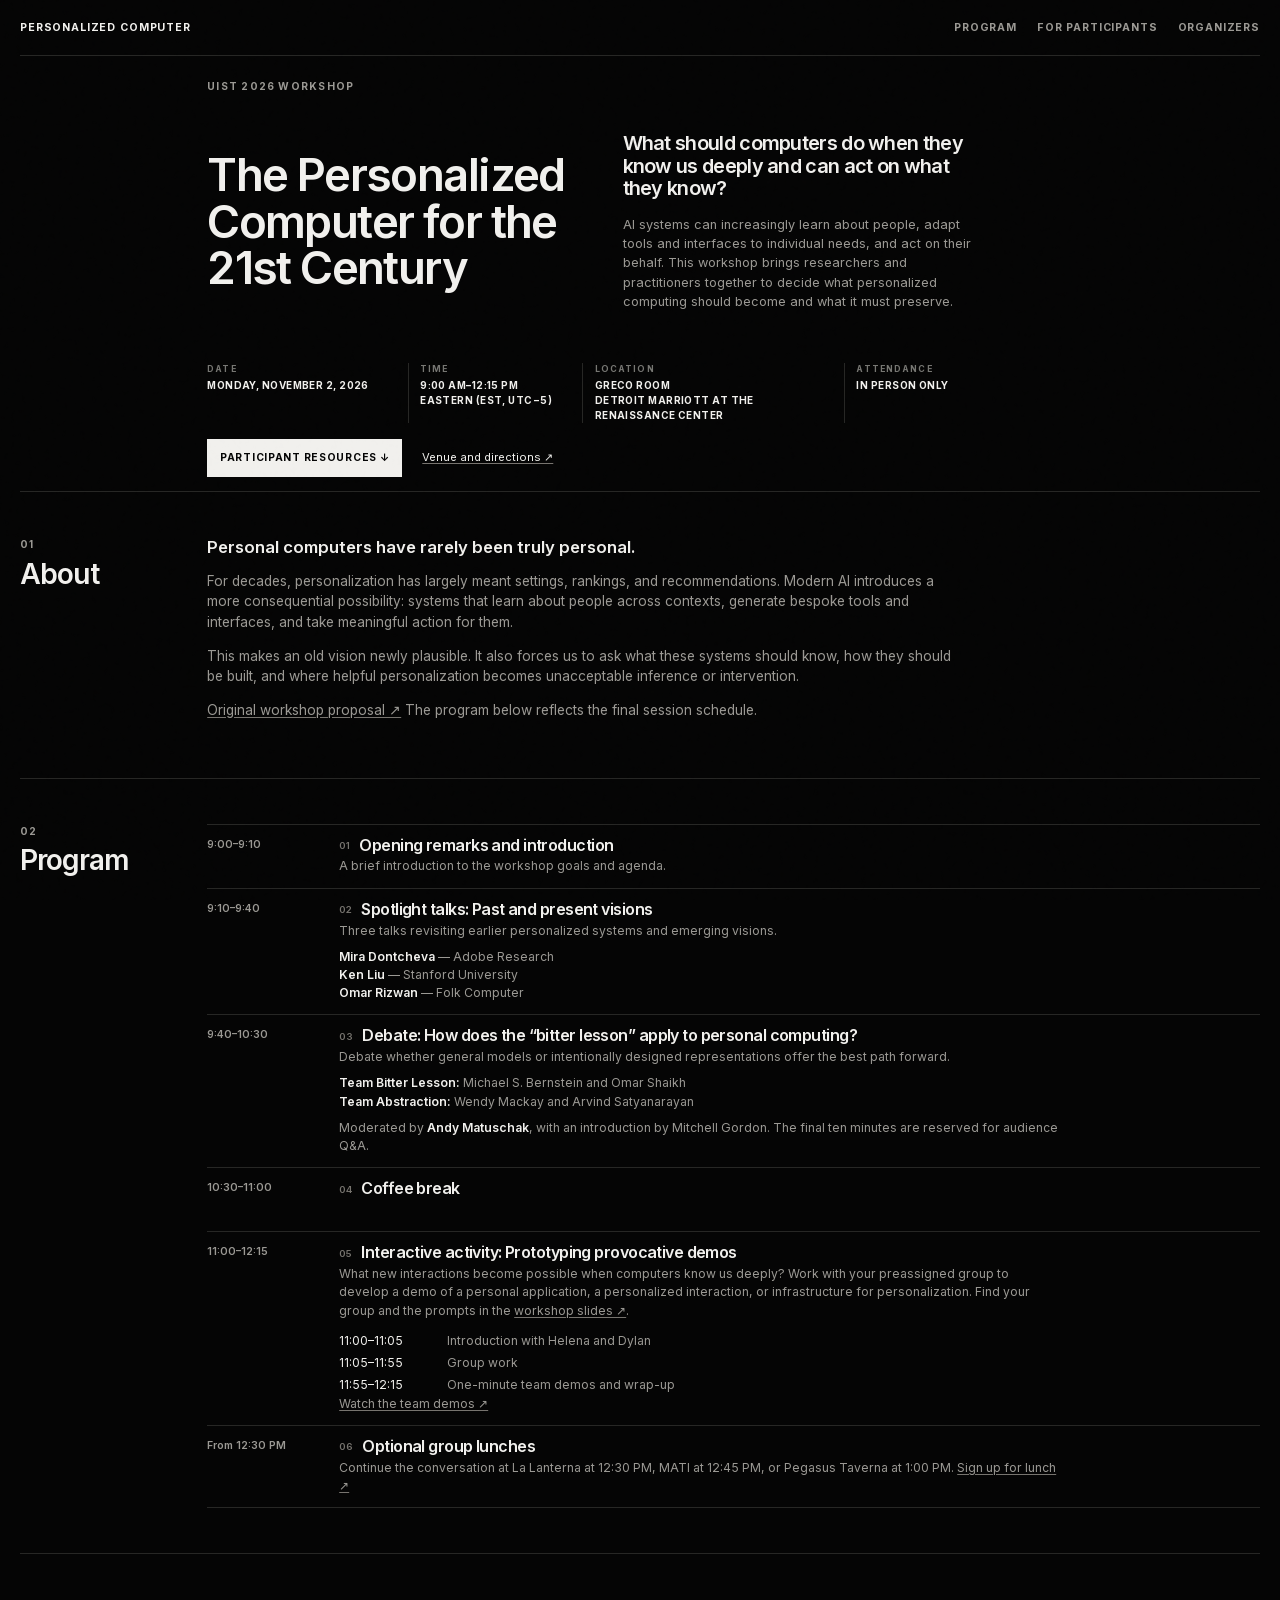
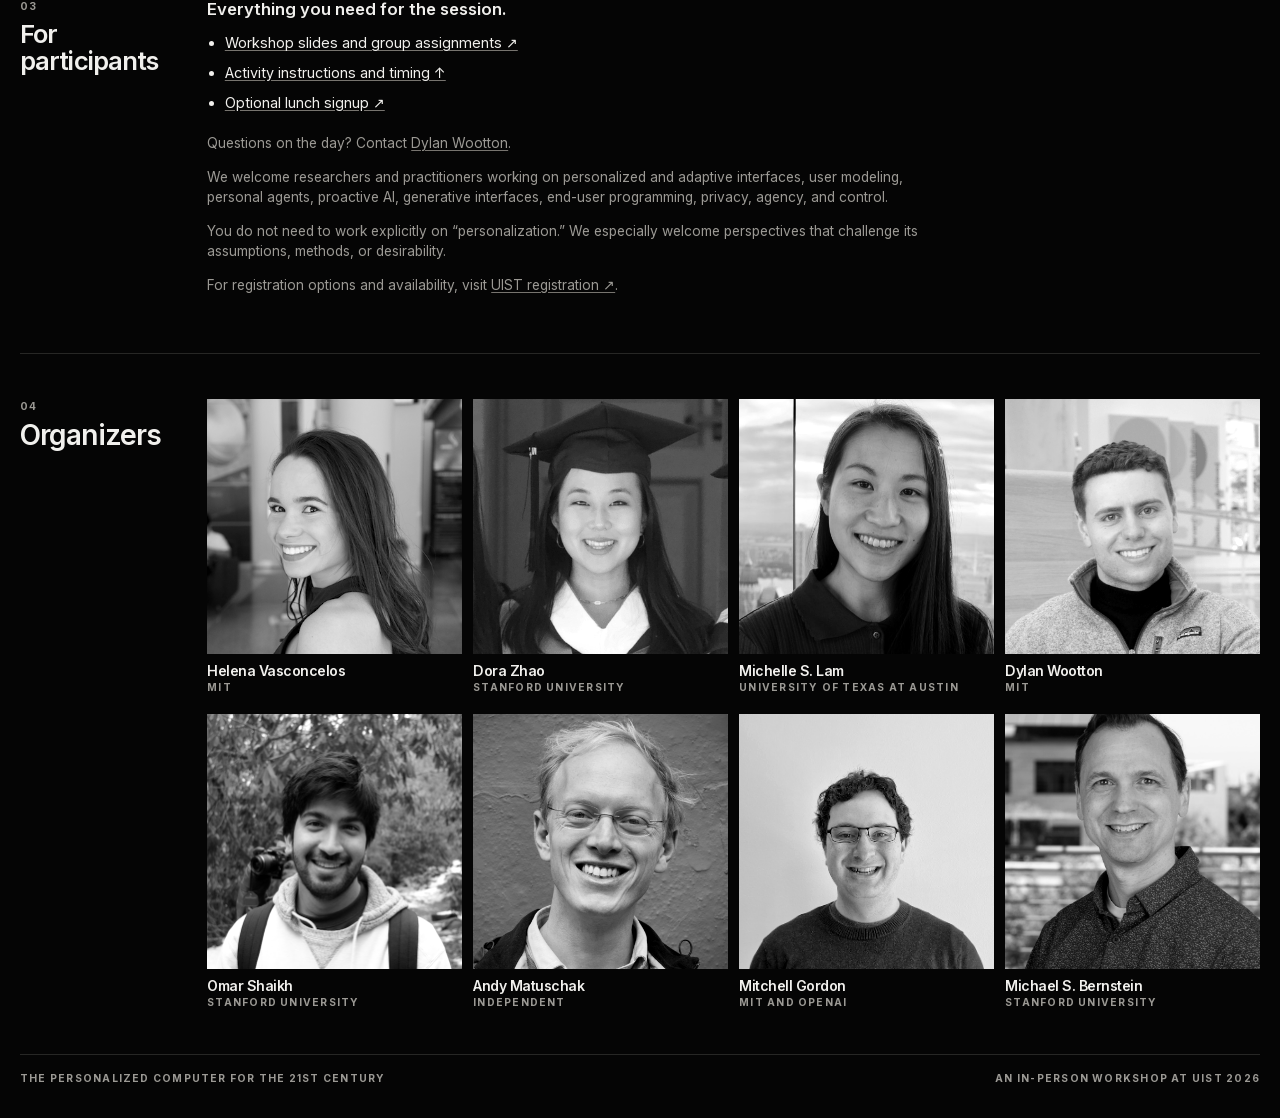
==== commit 510d2201: "Share the screen-shared team demos from the workshop activity Co-Authored-By: Claude Opus 5.5 <norep" ====
--- a/uist-26/index.html
+++ b/uist-26/index.html
@@ -181,6 +181,7 @@
                 <div><dt>11:05–11:55</dt><dd>Group work</dd></div>
                 <div><dt>11:55–12:15</dt><dd>One-minute team demos and wrap-up</dd></div>
               </dl>
+              <p><a href="demos/">Watch the team demos ↗</a></p>
             </div>
           </li>
           <li>
